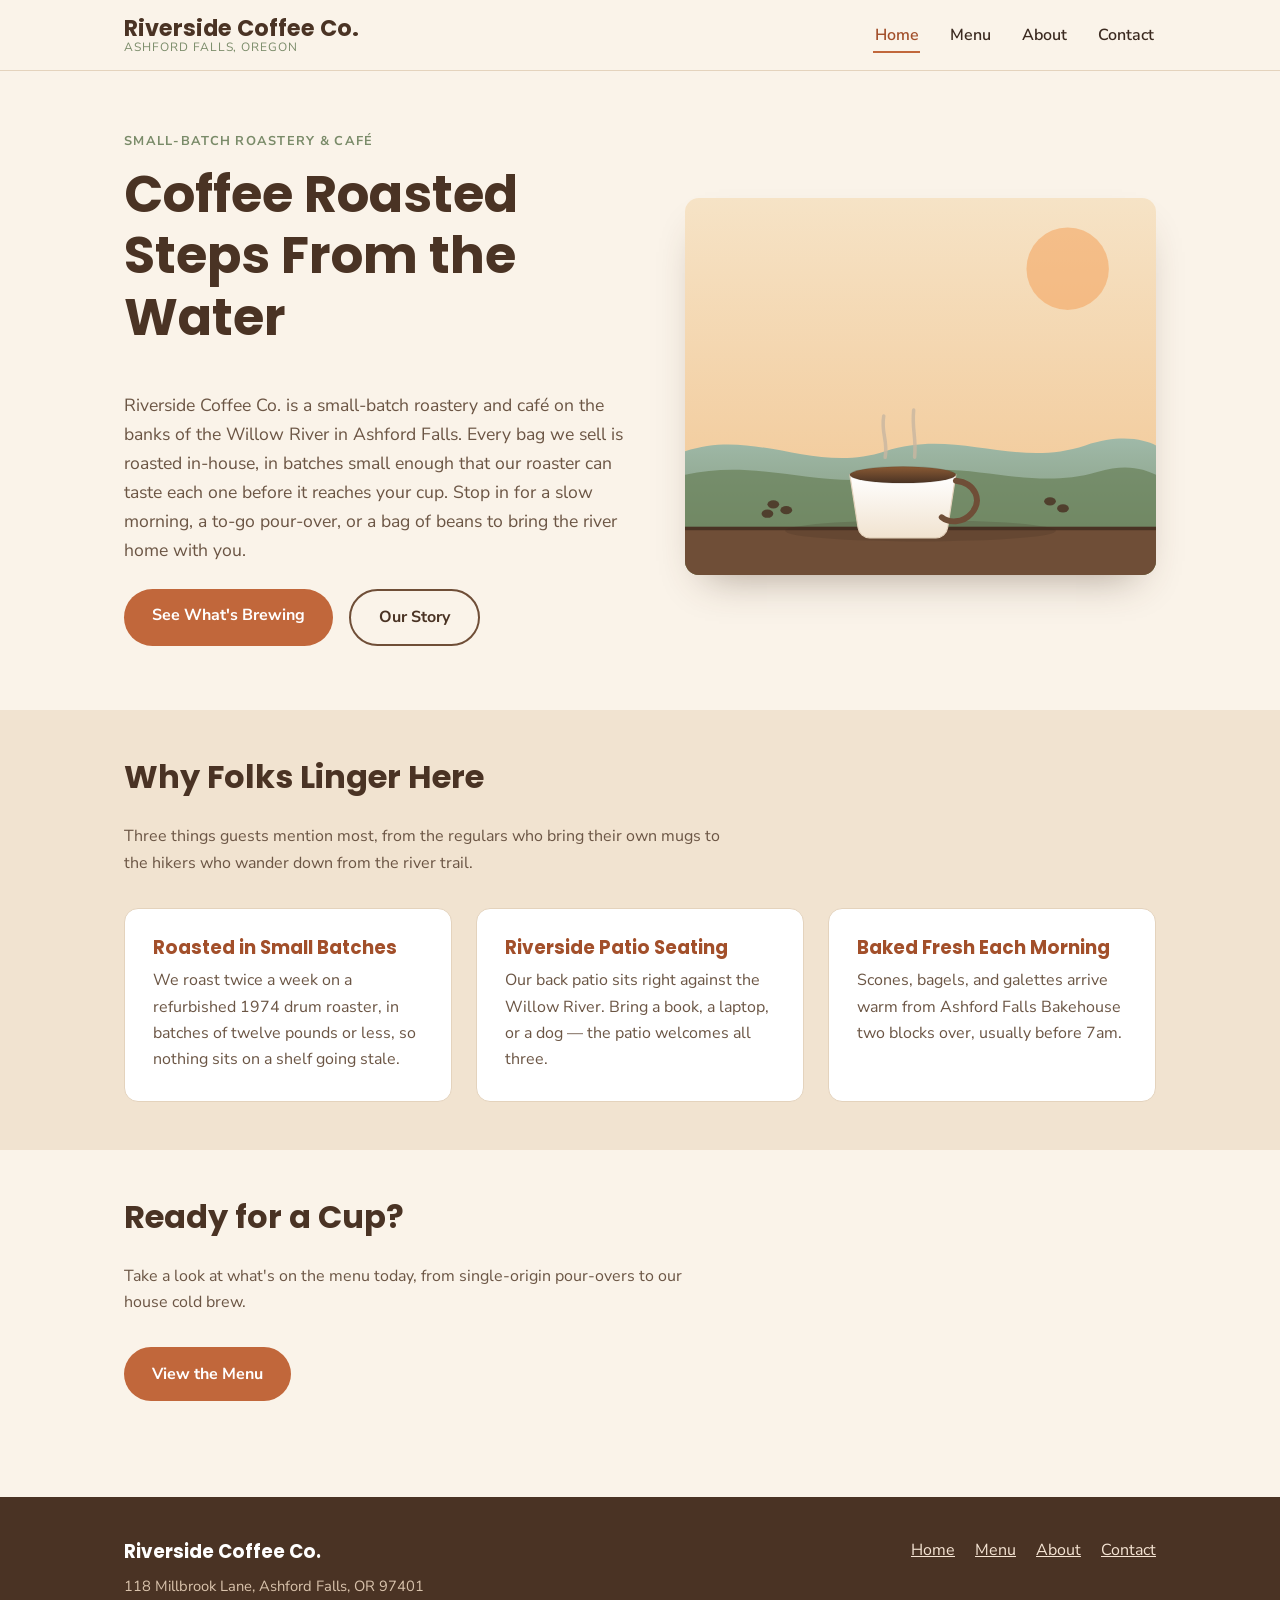
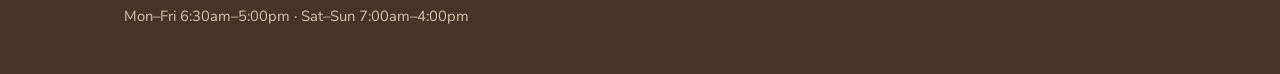
==== index.html @ 55d91a78 "update" ====
<!DOCTYPE html>
<html lang="en">
<head>
  <meta charset="UTF-8">
  <meta name="viewport" content="width=device-width, initial-scale=1.0">
  <title>Riverside Coffee Co. | Small-Batch Coffee Roaster &amp; Café in Ashford Falls</title>
  <meta name="description" content="Riverside Coffee Co. is a small-batch coffee roastery and café on the banks of the Willow River in Ashford Falls. Fresh-roasted beans, pour-overs, and a warm place to sit.">
  <link rel="preconnect" href="https://fonts.googleapis.com">
  <link href="https://fonts.googleapis.com/css2?family=Poppins:wght@600;700&family=Nunito+Sans:wght@400;600;700&display=swap" rel="stylesheet">
  <link rel="stylesheet" href="styles.css">
</head>
<body>
  <a class="skip-link" href="#main-content">Skip to main content</a>

  <header class="site-header">
    <div class="container">
      <a class="brand" href="index.html">
        <span class="brand-name">Riverside Coffee Co.</span>
        <span class="brand-tagline">Ashford Falls, Oregon</span>
      </a>

      <button class="nav-toggle" type="button" aria-expanded="false" aria-controls="main-nav" aria-label="Toggle navigation menu">
        <span class="nav-toggle-bar"></span>
        <span class="nav-toggle-bar"></span>
        <span class="nav-toggle-bar"></span>
      </button>

      <nav class="main-nav" id="main-nav" aria-label="Primary">
        <ul>
          <li><a href="index.html" aria-current="page">Home</a></li>
          <li><a href="menu.html">Menu</a></li>
          <li><a href="about.html">About</a></li>
          <li><a href="contact.html">Contact</a></li>
        </ul>
      </nav>
    </div>
  </header>

  <main id="main-content">
    <section class="hero">
      <div class="container">
        <div class="hero-copy">
          <span class="hero-eyebrow">Small-Batch Roastery &amp; Café</span>
          <h1>Coffee Roasted Steps From the Water</h1>
          <p class="hero-lede">
            Riverside Coffee Co. is a small-batch roastery and café on the banks of the Willow
            River in Ashford Falls. Every bag we sell is roasted in-house, in batches small
            enough that our roaster can taste each one before it reaches your cup. Stop in for
            a slow morning, a to-go pour-over, or a bag of beans to bring the river home with you.
          </p>
          <div class="hero-actions">
            <a class="btn" href="menu.html">See What's Brewing</a>
            <a class="btn btn-outline" href="about.html">Our Story</a>
          </div>
        </div>
        <div class="hero-image">
          <img src="images/hero-coffee.svg" alt="A steaming cup of pour-over coffee sitting on a wooden table beside the Willow River at sunrise">
        </div>
      </div>
    </section>

    <section class="section section-alt">
      <div class="container">
        <div class="section-header">
          <h2>Why Folks Linger Here</h2>
          <p>Three things guests mention most, from the regulars who bring their own mugs to the hikers who wander down from the river trail.</p>
        </div>
        <div class="feature-grid">
          <div class="feature-card">
            <h3>Roasted in Small Batches</h3>
            <p>We roast twice a week on a refurbished 1974 drum roaster, in batches of twelve pounds or less, so nothing sits on a shelf going stale.</p>
          </div>
          <div class="feature-card">
            <h3>Riverside Patio Seating</h3>
            <p>Our back patio sits right against the Willow River. Bring a book, a laptop, or a dog &mdash; the patio welcomes all three.</p>
          </div>
          <div class="feature-card">
            <h3>Baked Fresh Each Morning</h3>
            <p>Scones, bagels, and galettes arrive warm from Ashford Falls Bakehouse two blocks over, usually before 7am.</p>
          </div>
        </div>
      </div>
    </section>

    <section class="section">
      <div class="container">
        <div class="section-header">
          <h2>Ready for a Cup?</h2>
          <p>Take a look at what's on the menu today, from single-origin pour-overs to our house cold brew.</p>
        </div>
        <a class="btn" href="menu.html">View the Menu</a>
      </div>
    </section>
  </main>

  <footer class="site-footer">
    <div class="container">
      <div class="footer-brand-block">
        <p class="footer-brand">Riverside Coffee Co.</p>
        <div class="footer-meta">
          <p>118 Millbrook Lane, Ashford Falls, OR 97401</p>
          <p>Mon&ndash;Fri 6:30am&ndash;5:00pm &middot; Sat&ndash;Sun 7:00am&ndash;4:00pm</p>
        </div>
      </div>
      <nav aria-label="Footer">
        <ul style="list-style:none; display:flex; gap:1.25rem; padding:0;">
          <li><a href="index.html">Home</a></li>
          <li><a href="menu.html">Menu</a></li>
          <li><a href="about.html">About</a></li>
          <li><a href="contact.html">Contact</a></li>
        </ul>
      </nav>
    </div>
  </footer>

  <script src="script.js"></script>
</body>
</html>
---- styles.css ----
/* =========================================================
   Riverside Coffee Co. — shared stylesheet
   ========================================================= */

:root {
  --color-bg: #faf3e9;
  --color-bg-alt: #f1e3d0;
  --color-surface: #ffffff;
  --color-text: #3b2a20;
  --color-text-soft: #6b5544;
  --color-primary: #6f4e37;
  --color-primary-dark: #4a3324;
  --color-accent: #c1673b;
  --color-accent-dark: #a24f2a;
  --color-sage: #7a8b69;
  --color-border: #e4d3bd;

  --font-heading: "Poppins", "Segoe UI", "Helvetica Neue", Arial, sans-serif;
  --font-body: "Nunito Sans", "Segoe UI", "Helvetica Neue", Arial, sans-serif;

  --radius: 14px;
  --max-width: 1080px;
}

/* ---------- Reset ---------- */
*,
*::before,
*::after {
  box-sizing: border-box;
}

html {
  scroll-behavior: smooth;
}

body {
  margin: 0;
  font-family: var(--font-body);
  color: var(--color-text);
  background-color: var(--color-bg);
  line-height: 1.65;
  -webkit-font-smoothing: antialiased;
}

img {
  max-width: 100%;
  height: auto;
  display: block;
}

a {
  color: var(--color-accent-dark);
}

h1,
h2,
h3 {
  font-family: var(--font-heading);
  color: var(--color-primary-dark);
  line-height: 1.2;
  margin-top: 0;
}

h1 {
  font-size: clamp(2.1rem, 4vw, 3.2rem);
}

h2 {
  font-size: clamp(1.5rem, 2.6vw, 2rem);
}

h3 {
  font-size: 1.15rem;
}

p {
  margin: 0 0 1rem;
}

ul,
ol {
  margin: 0;
  padding: 0;
}

.container {
  width: 100%;
  max-width: var(--max-width);
  margin: 0 auto;
  padding: 0 1.5rem;
}

/* ---------- Skip link ---------- */
.skip-link {
  position: absolute;
  left: -999px;
  top: auto;
  background: var(--color-primary-dark);
  color: #fff;
  padding: 0.75rem 1.25rem;
  border-radius: 0 0 8px 0;
  z-index: 100;
}

.skip-link:focus {
  left: 0;
  top: 0;
}

/* ---------- Header / Nav ---------- */
.site-header {
  background-color: var(--color-bg);
  border-bottom: 1px solid var(--color-border);
  position: sticky;
  top: 0;
  z-index: 20;
}

.site-header .container {
  display: flex;
  align-items: center;
  justify-content: space-between;
  padding-top: 1rem;
  padding-bottom: 1rem;
}

.brand {
  display: flex;
  flex-direction: column;
  text-decoration: none;
  line-height: 1.1;
}

.brand-name {
  font-family: var(--font-heading);
  font-weight: 700;
  font-size: 1.4rem;
  color: var(--color-primary-dark);
}

.brand-tagline {
  font-size: 0.75rem;
  letter-spacing: 0.08em;
  text-transform: uppercase;
  color: var(--color-sage);
}

.nav-toggle {
  display: none;
  background: none;
  border: 2px solid var(--color-primary);
  border-radius: 8px;
  padding: 0.4rem 0.6rem;
  cursor: pointer;
}

.nav-toggle-bar {
  display: block;
  width: 22px;
  height: 2px;
  background: var(--color-primary-dark);
  margin: 4px 0;
}

.main-nav ul {
  display: flex;
  gap: 1.75rem;
  list-style: none;
}

.main-nav a {
  text-decoration: none;
  font-weight: 600;
  color: var(--color-text);
  padding: 0.35rem 0.1rem;
  border-bottom: 2px solid transparent;
  transition: border-color 0.2s ease, color 0.2s ease;
}

.main-nav a:hover,
.main-nav a[aria-current="page"] {
  color: var(--color-accent-dark);
  border-bottom-color: var(--color-accent);
}

/* ---------- Buttons / CTA ---------- */
.btn {
  display: inline-block;
  background-color: var(--color-accent);
  color: #fff;
  text-decoration: none;
  font-weight: 700;
  padding: 0.85rem 1.75rem;
  border-radius: 999px;
  transition: background-color 0.2s ease, transform 0.2s ease;
}

.btn:hover {
  background-color: var(--color-accent-dark);
  transform: translateY(-1px);
}

.btn-outline {
  background-color: transparent;
  color: var(--color-primary-dark);
  border: 2px solid var(--color-primary);
}

.btn-outline:hover {
  background-color: var(--color-primary);
  color: #fff;
}

/* ---------- Hero ---------- */
.hero {
  padding: 3.5rem 0 4rem;
}

.hero .container {
  display: grid;
  grid-template-columns: 1.05fr 0.95fr;
  gap: 2.5rem;
  align-items: center;
}

.hero-eyebrow {
  display: inline-block;
  font-size: 0.8rem;
  letter-spacing: 0.1em;
  text-transform: uppercase;
  color: var(--color-sage);
  font-weight: 700;
  margin-bottom: 0.75rem;
}

.hero-lede {
  font-size: 1.1rem;
  color: var(--color-text-soft);
  max-width: 46ch;
}

.hero-actions {
  display: flex;
  gap: 1rem;
  flex-wrap: wrap;
  margin-top: 1.5rem;
}

.hero-image {
  border-radius: var(--radius);
  overflow: hidden;
  box-shadow: 0 20px 40px -20px rgba(74, 51, 36, 0.45);
}

.hero-image img {
  width: 100%;
}

/* ---------- Generic sections ---------- */
.section {
  padding: 3rem 0;
}

.section-alt {
  background-color: var(--color-bg-alt);
}

.section-header {
  max-width: 60ch;
  margin-bottom: 2rem;
}

.section-header p {
  color: var(--color-text-soft);
}

/* Home: feature cards */
.feature-grid {
  display: grid;
  grid-template-columns: repeat(auto-fit, minmax(220px, 1fr));
  gap: 1.5rem;
}

.feature-card {
  background-color: var(--color-surface);
  border: 1px solid var(--color-border);
  border-radius: var(--radius);
  padding: 1.75rem;
}

.feature-card h3 {
  margin-bottom: 0.5rem;
  color: var(--color-accent-dark);
}

.feature-card p {
  margin-bottom: 0;
  color: var(--color-text-soft);
}

/* ---------- Menu page ---------- */
.menu-group {
  margin-bottom: 2.5rem;
}

.menu-group h2 {
  border-bottom: 2px solid var(--color-border);
  padding-bottom: 0.5rem;
  margin-bottom: 1.25rem;
}

.menu-list {
  list-style: none;
  display: flex;
  flex-direction: column;
  gap: 1.25rem;
}

.menu-item {
  display: flex;
  justify-content: space-between;
  gap: 1.5rem;
  padding-bottom: 1.25rem;
  border-bottom: 1px dashed var(--color-border);
}

.menu-item:last-child {
  border-bottom: none;
  padding-bottom: 0;
}

.menu-item-name {
  margin: 0 0 0.35rem;
  font-size: 1.1rem;
  color: var(--color-primary-dark);
}

.menu-item-desc {
  margin: 0;
  color: var(--color-text-soft);
}

/* ---------- About page ---------- */
.about-content {
  display: grid;
  grid-template-columns: 1.1fr 0.9fr;
  gap: 2.5rem;
  align-items: start;
}

.about-image {
  border-radius: var(--radius);
  overflow: hidden;
  box-shadow: 0 20px 40px -20px rgba(74, 51, 36, 0.4);
  position: sticky;
  top: 6rem;
}

/* ---------- Contact page ---------- */
.contact-grid {
  display: grid;
  grid-template-columns: 1fr 1fr;
  gap: 2.5rem;
}

.contact-card {
  background-color: var(--color-surface);
  border: 1px solid var(--color-border);
  border-radius: var(--radius);
  padding: 2rem;
}

.contact-card h2 {
  margin-bottom: 1rem;
}

.contact-card address {
  font-style: normal;
  color: var(--color-text-soft);
}

.contact-links {
  list-style: none;
  margin-top: 1.5rem;
  display: flex;
  flex-direction: column;
  gap: 0.75rem;
}

.contact-links a {
  text-decoration: none;
  font-weight: 700;
  color: var(--color-accent-dark);
}

.contact-links a:hover {
  text-decoration: underline;
}

.map-note {
  background-color: var(--color-bg-alt);
}

/* ---------- Footer ---------- */
.site-footer {
  background-color: var(--color-primary-dark);
  color: #ead9c8;
  padding: 2.5rem 0;
  margin-top: 3rem;
}

.site-footer .container {
  display: flex;
  flex-wrap: wrap;
  justify-content: space-between;
  gap: 1.5rem;
}

.site-footer a {
  color: #f5e4d3;
}

.footer-brand {
  font-family: var(--font-heading);
  font-weight: 700;
  font-size: 1.15rem;
  color: #fff;
  margin-bottom: 0.4rem;
}

.footer-meta p {
  margin: 0 0 0.35rem;
  font-size: 0.92rem;
  color: #d9c3ac;
}

/* ---------- Responsive ---------- */
@media (max-width: 820px) {
  .hero .container,
  .about-content {
    grid-template-columns: 1fr;
  }

  .about-image {
    position: static;
  }

  .contact-grid {
    grid-template-columns: 1fr;
  }
}

@media (max-width: 680px) {
  .nav-toggle {
    display: inline-block;
  }

  .main-nav {
    display: none;
    width: 100%;
  }

  .main-nav.is-open {
    display: block;
  }

  .site-header .container {
    flex-wrap: wrap;
  }

  .main-nav ul {
    flex-direction: column;
    gap: 0;
    padding: 0.5rem 0 1rem;
  }

  .main-nav li {
    border-top: 1px solid var(--color-border);
  }

  .main-nav a {
    display: block;
    padding: 0.75rem 0.1rem;
  }

  .menu-item {
    flex-direction: column;
    gap: 0.25rem;
  }
}
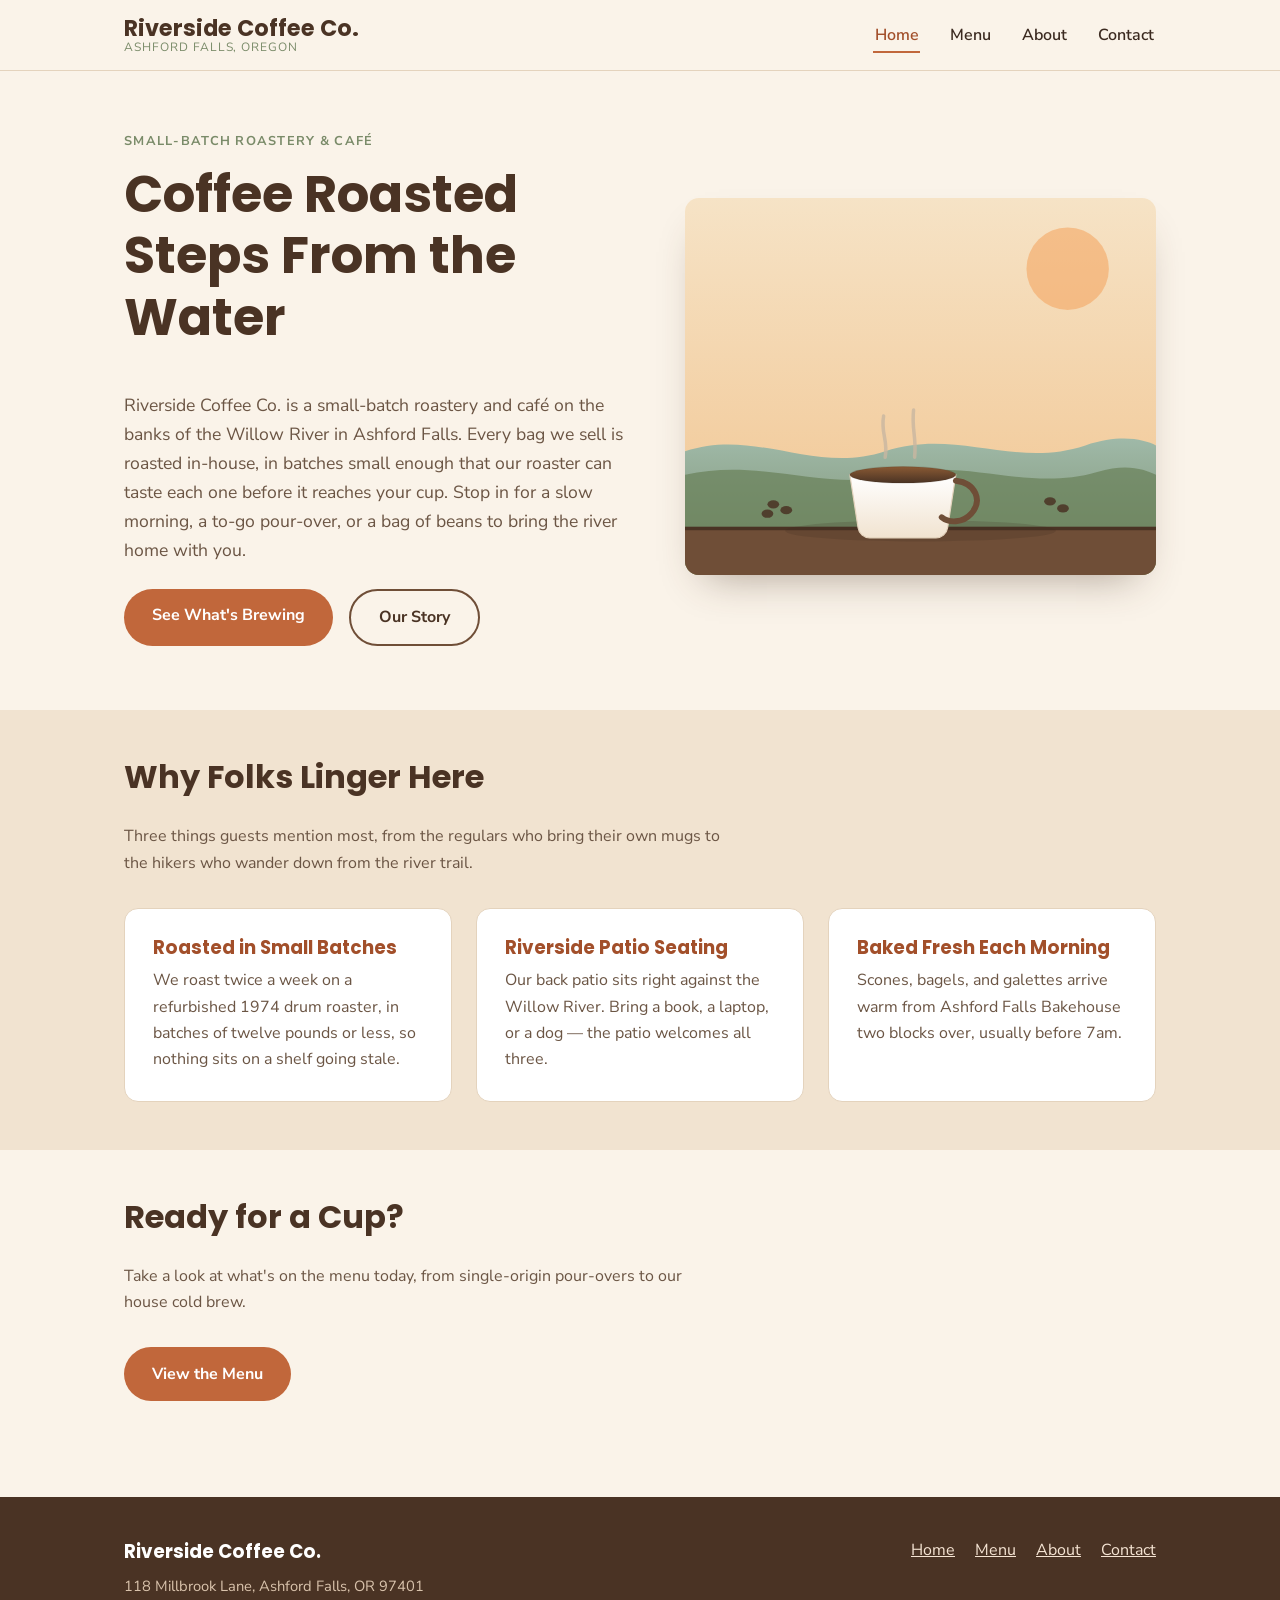
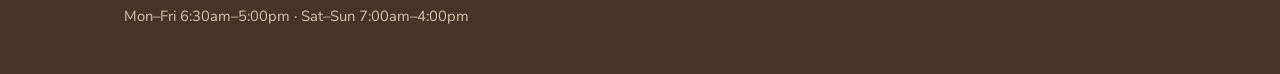
==== commit 7aa13370: "update" ====
--- a/index.html
+++ b/index.html
@@ -8,6 +8,12 @@
   <link rel="preconnect" href="https://fonts.googleapis.com">
   <link href="https://fonts.googleapis.com/css2?family=Poppins:wght@600;700&family=Nunito+Sans:wght@400;600;700&display=swap" rel="stylesheet">
   <link rel="stylesheet" href="styles.css">
+  <!-- Ownership verification (temporary, safe to leave in place) -->
+<script data-manageull-site-verification="mng_verify_bwiKPxSrPh8QrWIBPIqUa3NbqQCIJssfXfxRVsxgKJE"></script>
+
+<!-- The real runtime script -->
+<script src="http://localhost:4100/runtime/script" data-manageull-key="mng_site_LseOn5SbZ3OZrMBofVFoEz8lGDagCiLC8D1QAKpaCIY"></script>
+
 </head>
 <body>
   <a class="skip-link" href="#main-content">Skip to main content</a>
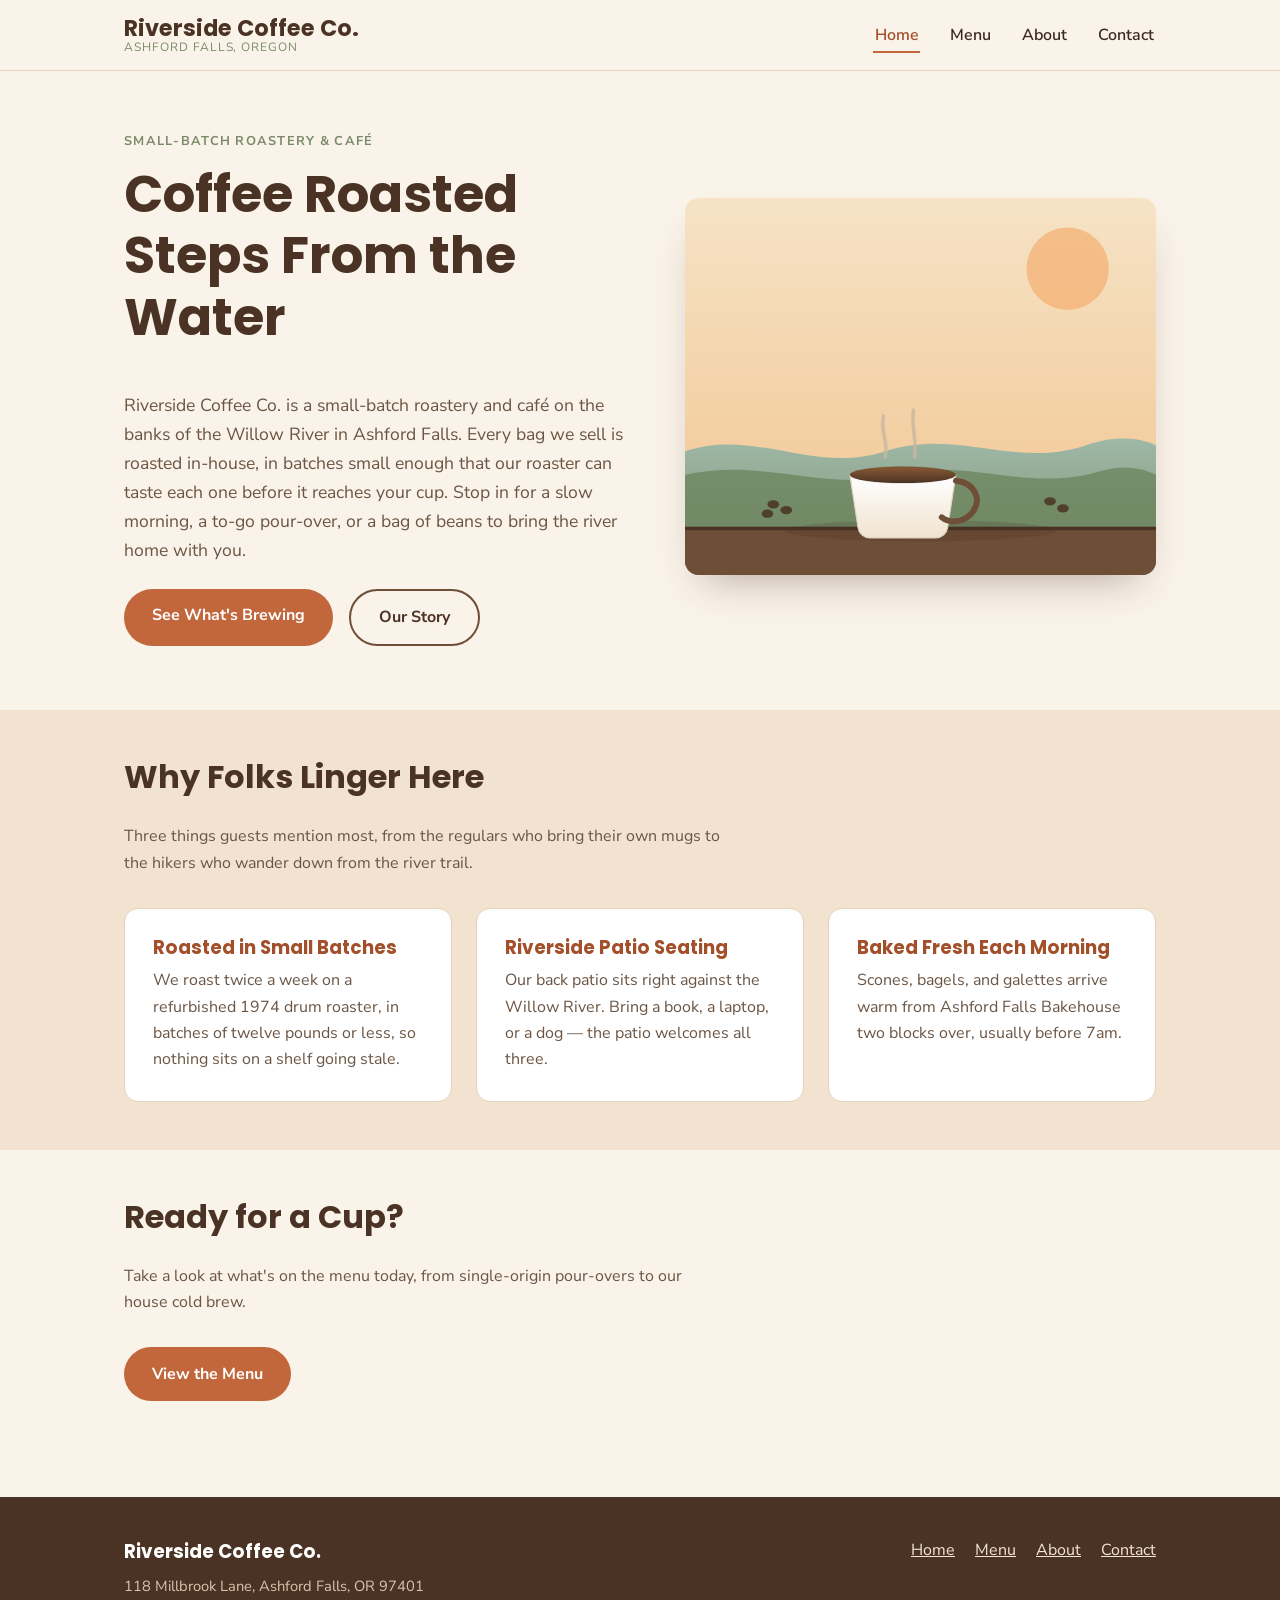
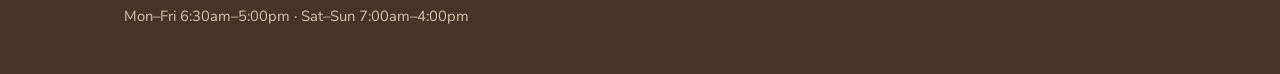
==== commit e8528e0d: "update" ====
--- a/index.html
+++ b/index.html
@@ -12,7 +12,8 @@
 <script data-manageull-site-verification="mng_verify_bwiKPxSrPh8QrWIBPIqUa3NbqQCIJssfXfxRVsxgKJE"></script>
 
 <!-- The real runtime script -->
-<script src="http://localhost:4100/runtime/script" data-manageull-key="mng_site_LseOn5SbZ3OZrMBofVFoEz8lGDagCiLC8D1QAKpaCIY"></script>
+  
+<script src="http://localhost:4100/runtime/script" data-manageull-key="mng_site_LseOn5SbZ3OZrMBofVFoEz8lGDagCiLC8D1QAKpaCIY" crossorigin="anonymous"></script>
 
 </head>
 <body>
